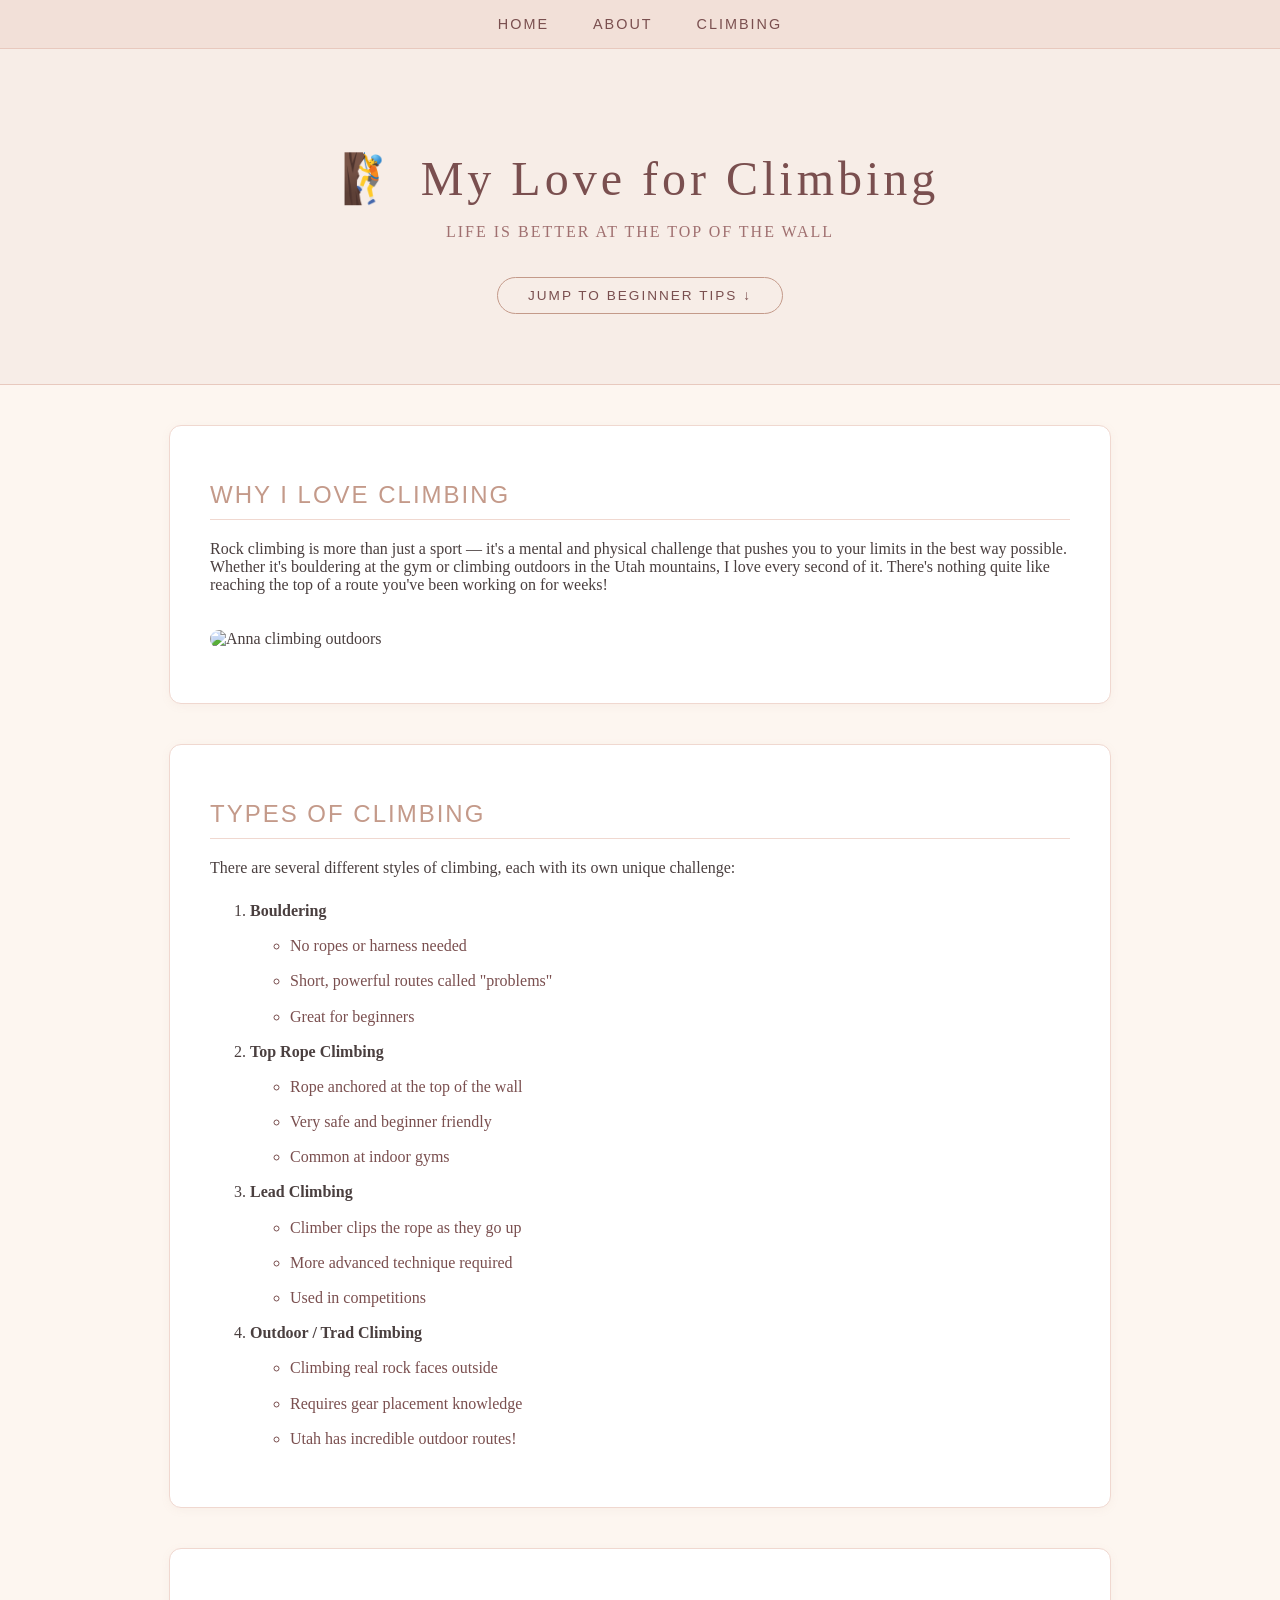
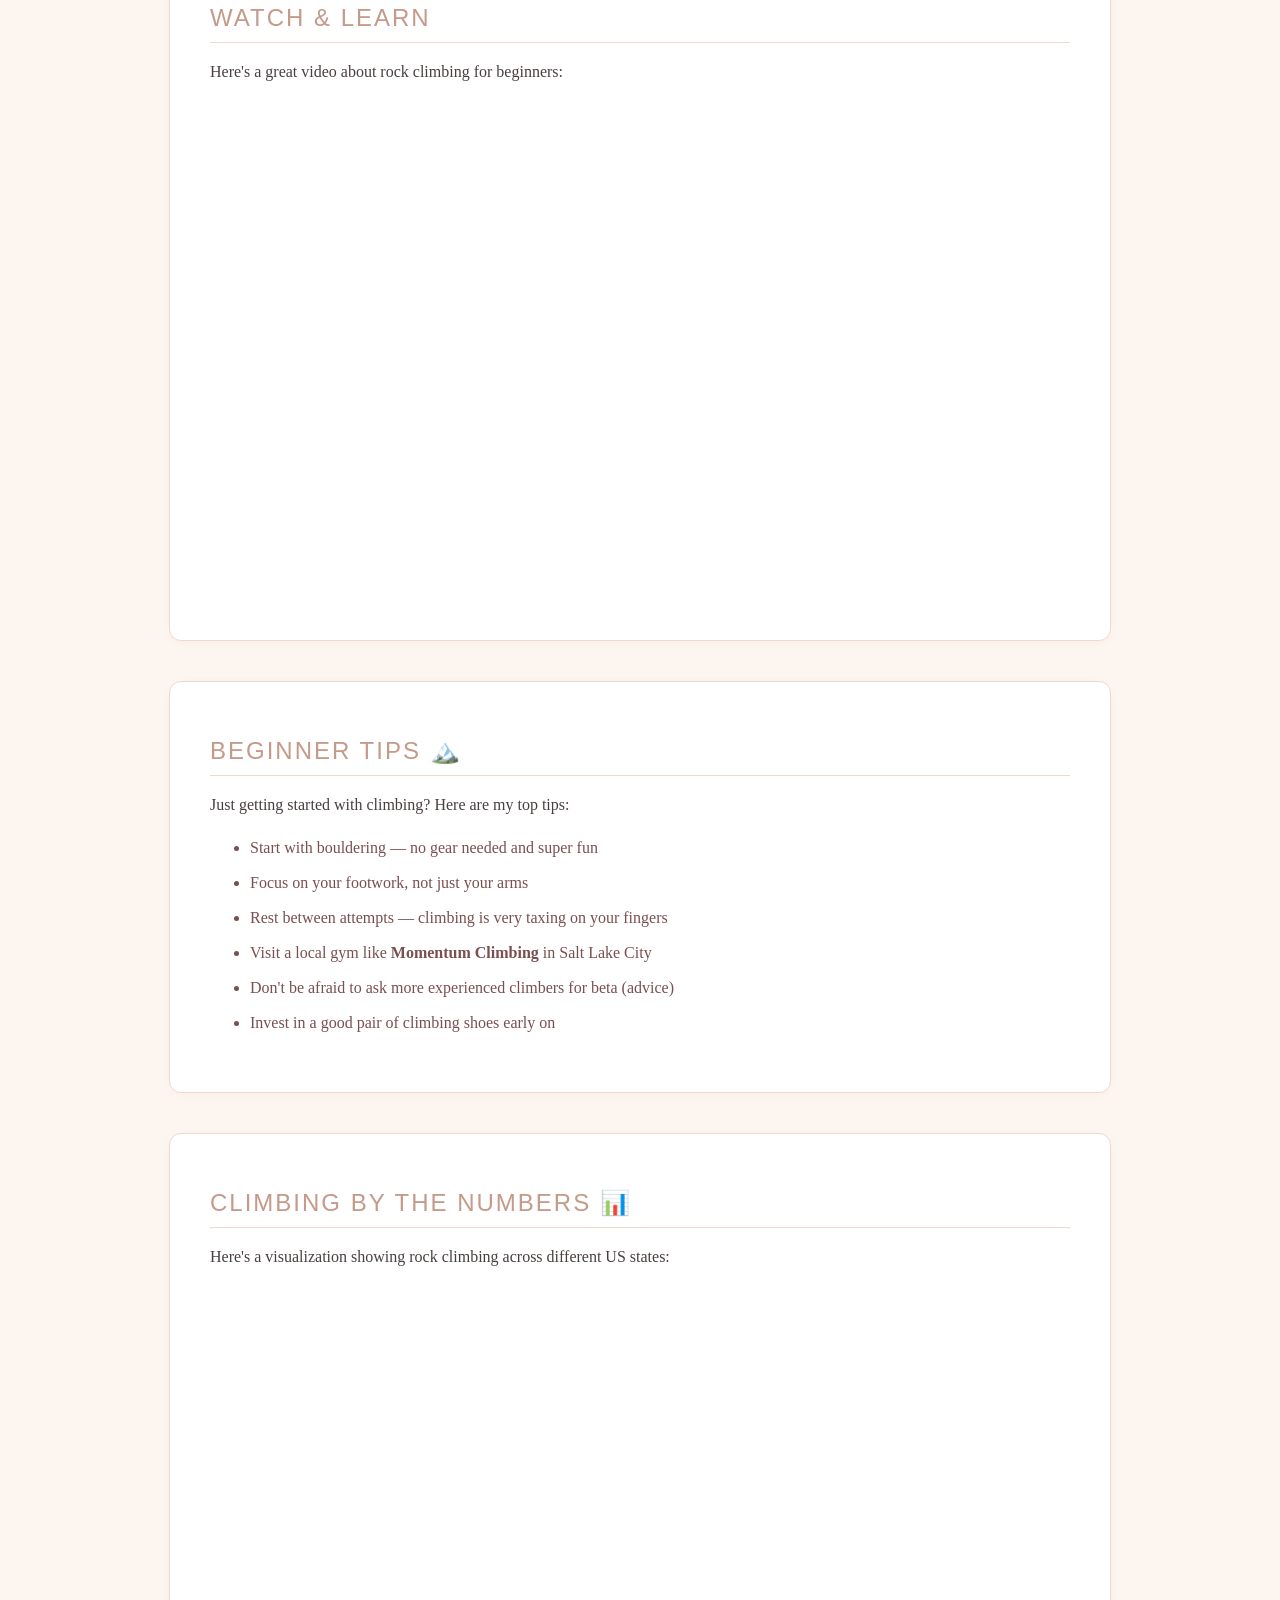
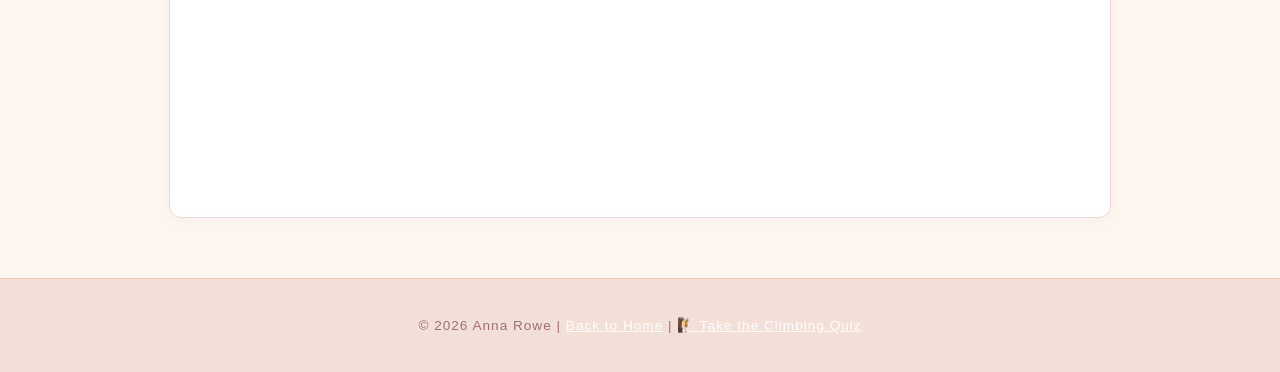
==== climbing.html @ c72e9725 "Add files via upload" ====
<!DOCTYPE html>
<html lang="en">
<head>
  <meta charset="UTF-8" />
  <meta name="viewport" content="width=device-width, initial-scale=1.0"/>
  <title>Anna's Climbing Page</title>
  <link rel="stylesheet" href="climbing-style.css"/>
</head>
<body>

  <!-- NAVIGATION -->
  <div class="navbar">
    <a href="index.html">Home</a>
    <a href="about.html">About</a>
    <a href="climbing.html">Climbing</a>
  </div>

  <!-- HEADER -->
  <div class="header">
    <h1>🧗 My Love for Climbing</h1>
    <p>Life is better at the top of the wall</p>
    <a href="#tips" class="anchor-btn">Jump to Beginner Tips ↓</a>
  </div>

  <!-- SECTION 1: ABOUT CLIMBING -->
  <div class="section">
    <h2>Why I Love Climbing</h2>
    <p>
      Rock climbing is more than just a sport — it's a mental and physical challenge that pushes
      you to your limits in the best way possible. Whether it's bouldering at the gym or climbing
      outdoors in the Utah mountains, I love every second of it. There's nothing quite like
      reaching the top of a route you've been working on for weeks!
    </p>
    <img
      src="climbing.jpg"
      alt="Anna climbing outdoors"
      class="climbing-img"
    />
  </div>

  <!-- SECTION 2: TYPES OF CLIMBING -->
  <div class="section">
    <h2>Types of Climbing</h2>
    <p>There are several different styles of climbing, each with its own unique challenge:</p>

    <ol>
      <li><strong>Bouldering</strong>
        <ul>
          <li>No ropes or harness needed</li>
          <li>Short, powerful routes called "problems"</li>
          <li>Great for beginners</li>
        </ul>
      </li>
      <li><strong>Top Rope Climbing</strong>
        <ul>
          <li>Rope anchored at the top of the wall</li>
          <li>Very safe and beginner friendly</li>
          <li>Common at indoor gyms</li>
        </ul>
      </li>
      <li><strong>Lead Climbing</strong>
        <ul>
          <li>Climber clips the rope as they go up</li>
          <li>More advanced technique required</li>
          <li>Used in competitions</li>
        </ul>
      </li>
      <li><strong>Outdoor / Trad Climbing</strong>
        <ul>
          <li>Climbing real rock faces outside</li>
          <li>Requires gear placement knowledge</li>
          <li>Utah has incredible outdoor routes!</li>
        </ul>
      </li>
    </ol>
  </div>

  <!-- SECTION 3: WATCH & LEARN -->
  <div class="section">
    <h2>Watch & Learn</h2>
    <p>Here's a great video about rock climbing for beginners:</p>
    <div class="video-container">
      <iframe
        src="https://www.youtube.com/embed/HmFNSFtMQpY"
        title="Beginner Rock Climbing Tips"
        allowfullscreen>
      </iframe>
    </div>
  </div>

  <!-- SECTION 4: BEGINNER TIPS (anchor target) -->
  <div class="section" id="tips">
    <h2>Beginner Tips 🏔️</h2>
    <p>Just getting started with climbing? Here are my top tips:</p>
    <ul>
      <li>Start with bouldering — no gear needed and super fun</li>
      <li>Focus on your footwork, not just your arms</li>
      <li>Rest between attempts — climbing is very taxing on your fingers</li>
      <li>Visit a local gym like <strong>Momentum Climbing</strong> in Salt Lake City</li>
      <li>Don't be afraid to ask more experienced climbers for beta (advice)</li>
      <li>Invest in a good pair of climbing shoes early on</li>
    </ul>
  </div>

  <!-- SECTION 5: TABLEAU -->
  <div class="section">
    <h2>Climbing by the Numbers 📊</h2>
    <p>Here's a visualization showing rock climbing across different US states:</p>
    <div class='tableauPlaceholder' id='viz1' style='position: relative; width: 100%; height: 500px;'>
      <noscript>
        <a href='#'>
          <img alt='Rock Climbing by State' src='https://public.tableau.com/static/images/dashboard.png' style='border: none' />
        </a>
      </noscript>
      <object class='tableauViz' style='display:none;'>
        <param name='host_url' value='https%3A%2F%2Fpublic.tableau.com%2F' />
        <param name='embed_code_version' value='3' />
        <param name='site_root' value='' />
        <param name='name' value='RockClimbingState/Sheet1' />
        <param name='tabs' value='no' />
        <param name='toolbar' value='yes' />
        <param name='animate_transition' value='yes' />
        <param name='display_static_image' value='yes' />
        <param name='display_spinner' value='yes' />
        <param name='display_overlay' value='yes' />
        <param name='display_count' value='yes' />
      </object>
    </div>
    <script type='text/javascript'>
      var divElement = document.getElementById('viz1');
      var vizElement = divElement.getElementsByTagName('object')[0];
      vizElement.style.width = '100%';
      vizElement.style.height = '500px';
      var scriptElement = document.createElement('script');
      scriptElement.src = 'https://public.tableau.com/javascripts/api/viz_v1.js';
      vizElement.parentNode.insertBefore(scriptElement, vizElement);
    </script>
  </div>

  <!-- FOOTER -->
  <div class="footer">
    <p>© 2026 Anna Rowe | <a href="index.html" style="color: white;">Back to Home</a> | <a href="quiz.html" style="color: white;">🧗 Take the Climbing Quiz</a></p>
  </div>
---- climbing-style.css ----
/* General Body */
body {
  font-family: 'Georgia', serif;
  background-color: #fdf6f0;
  color: #4a3f3f;
  margin: 0;
  padding: 0;
}

/* Navigation */
.navbar {
  background-color: #f2e0d8;
  padding: 15px 30px;
  text-align: center;
  border-bottom: 1px solid #e8c9be;
}

.navbar a {
  color: #7a4f4f;
  text-decoration: none;
  margin: 0 20px;
  font-size: 0.9em;
  font-family: 'Arial', sans-serif;
  letter-spacing: 2px;
  text-transform: uppercase;
}

.navbar a:hover { color: #c49a8a; }

/* Header */
.header {
  background-color: #f7ede7;
  color: #7a4f4f;
  text-align: center;
  padding: 70px 20px;
  border-bottom: 1px solid #e8c9be;
}

.header h1 {
  font-size: 3em;
  font-weight: 300;
  letter-spacing: 4px;
  margin-bottom: 10px;
}

.header p {
  font-size: 1em;
  color: #a07070;
  letter-spacing: 2px;
  text-transform: uppercase;
}

/* Sections */
.section {
  max-width: 860px;
  margin: 40px auto;
  padding: 35px 40px;
  background-color: #ffffff;
  border-radius: 12px;
  border: 1px solid #f0d8d0;
  box-shadow: 0 2px 10px rgba(180,140,130,0.07);
}

.section h2 {
  font-size: 1.5em;
  color: #c49a8a;
  letter-spacing: 2px;
  text-transform: uppercase;
  border-bottom: 1px solid #f0d8d0;
  padding-bottom: 10px;
  margin-bottom: 20px;
  font-family: 'Arial', sans-serif;
  font-weight: 400;
}

/* Image */
.climbing-img {
  width: 100%;
  border-radius: 10px;
  margin: 20px 0;
}

/* Video */
.video-container {
  position: relative;
  padding-bottom: 56.25%;
  height: 0;
  overflow: hidden;
  border-radius: 10px;
  margin: 20px 0;
}

.video-container iframe {
  position: absolute;
  top: 0; left: 0;
  width: 100%; height: 100%;
  border: none;
}

/* Lists */
ol { line-height: 2.2em; color: #4a3f3f; }
ul { line-height: 2.2em; color: #7a4f4f; }

/* Anchor button */
.anchor-btn {
  display: inline-block;
  margin-top: 20px;
  padding: 10px 30px;
  border: 1px solid #c49a8a;
  color: #7a4f4f;
  border-radius: 30px;
  text-decoration: none;
  font-family: 'Arial', sans-serif;
  font-size: 0.85em;
  letter-spacing: 2px;
  text-transform: uppercase;
  transition: all 0.3s;
}

.anchor-btn:hover {
  background-color: #c49a8a;
  color: white;
}

/* Footer */
.footer {
  background-color: #f2e0d8;
  color: #a07070;
  text-align: center;
  padding: 25px;
  font-family: 'Arial', sans-serif;
  font-size: 0.85em;
  letter-spacing: 1px;
  border-top: 1px solid #e8c9be;
  margin-top: 60px;
}

.footer a { color: #7a4f4f; }
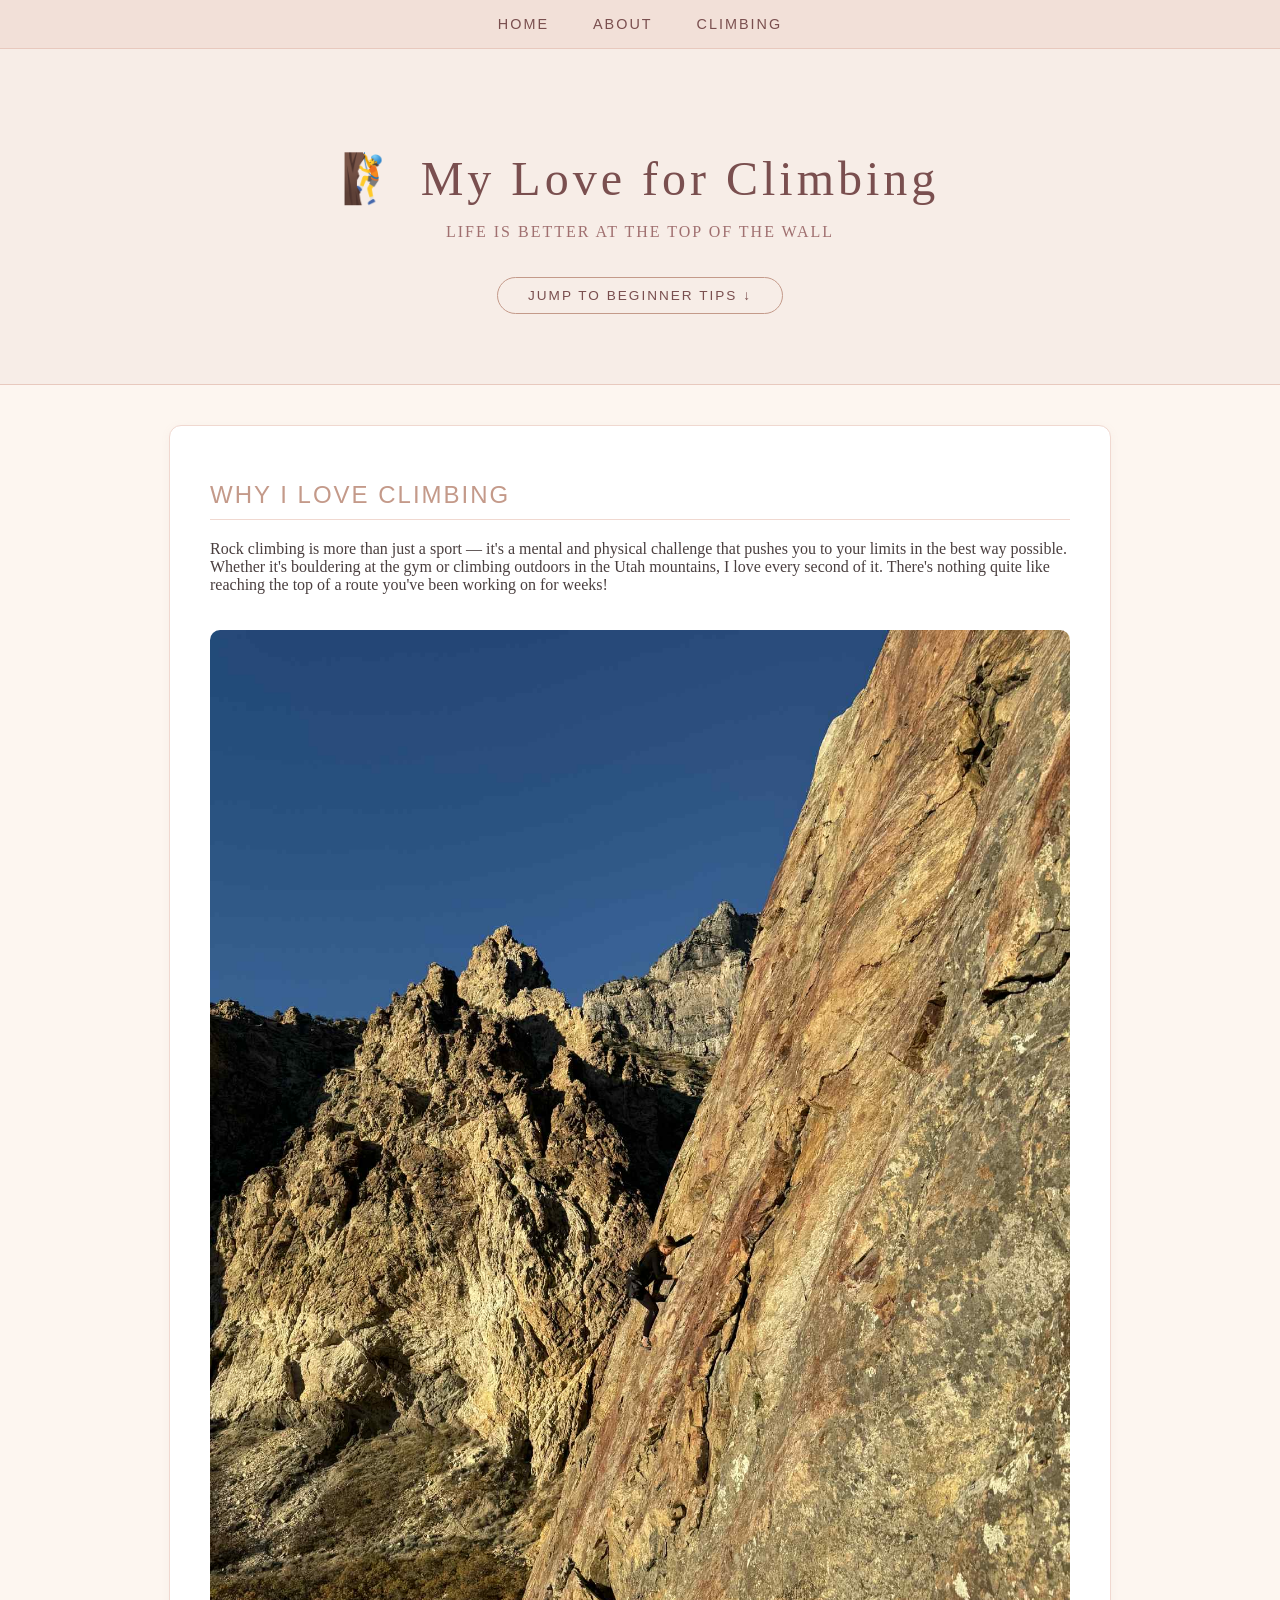
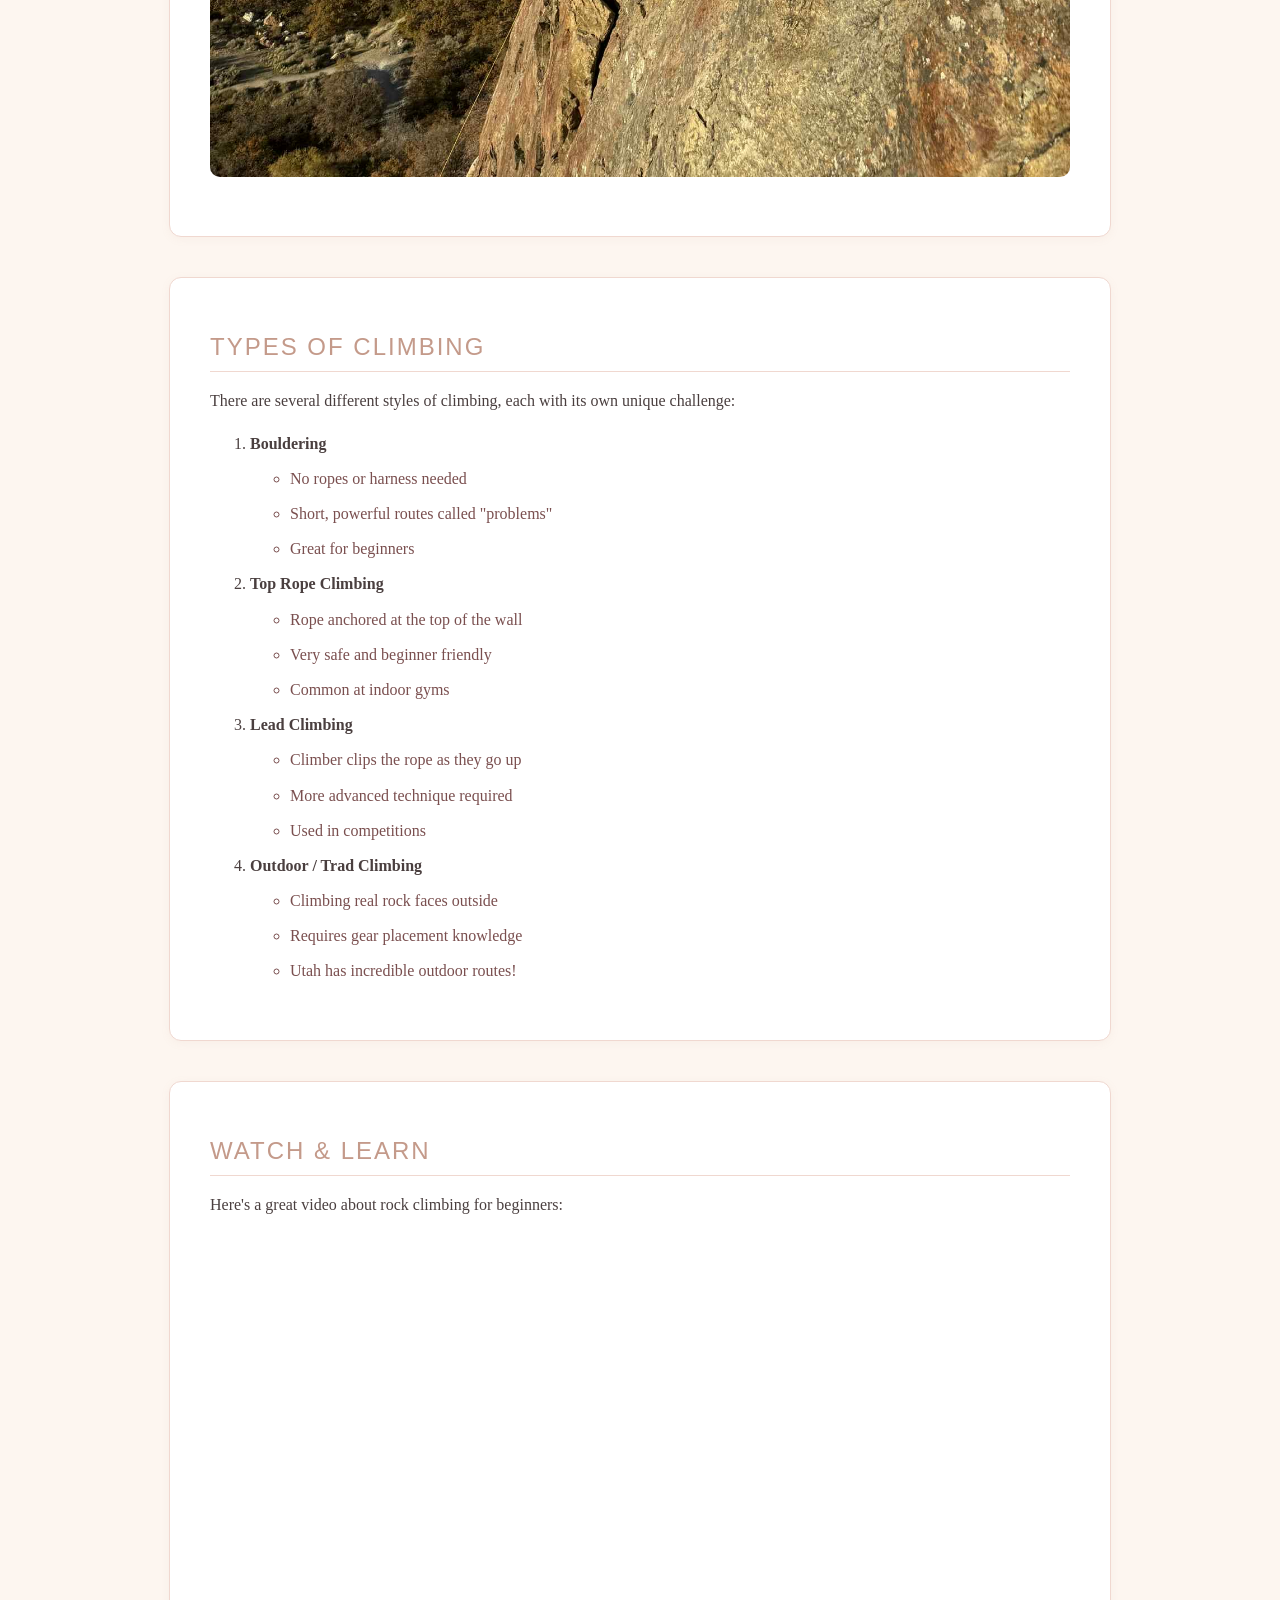
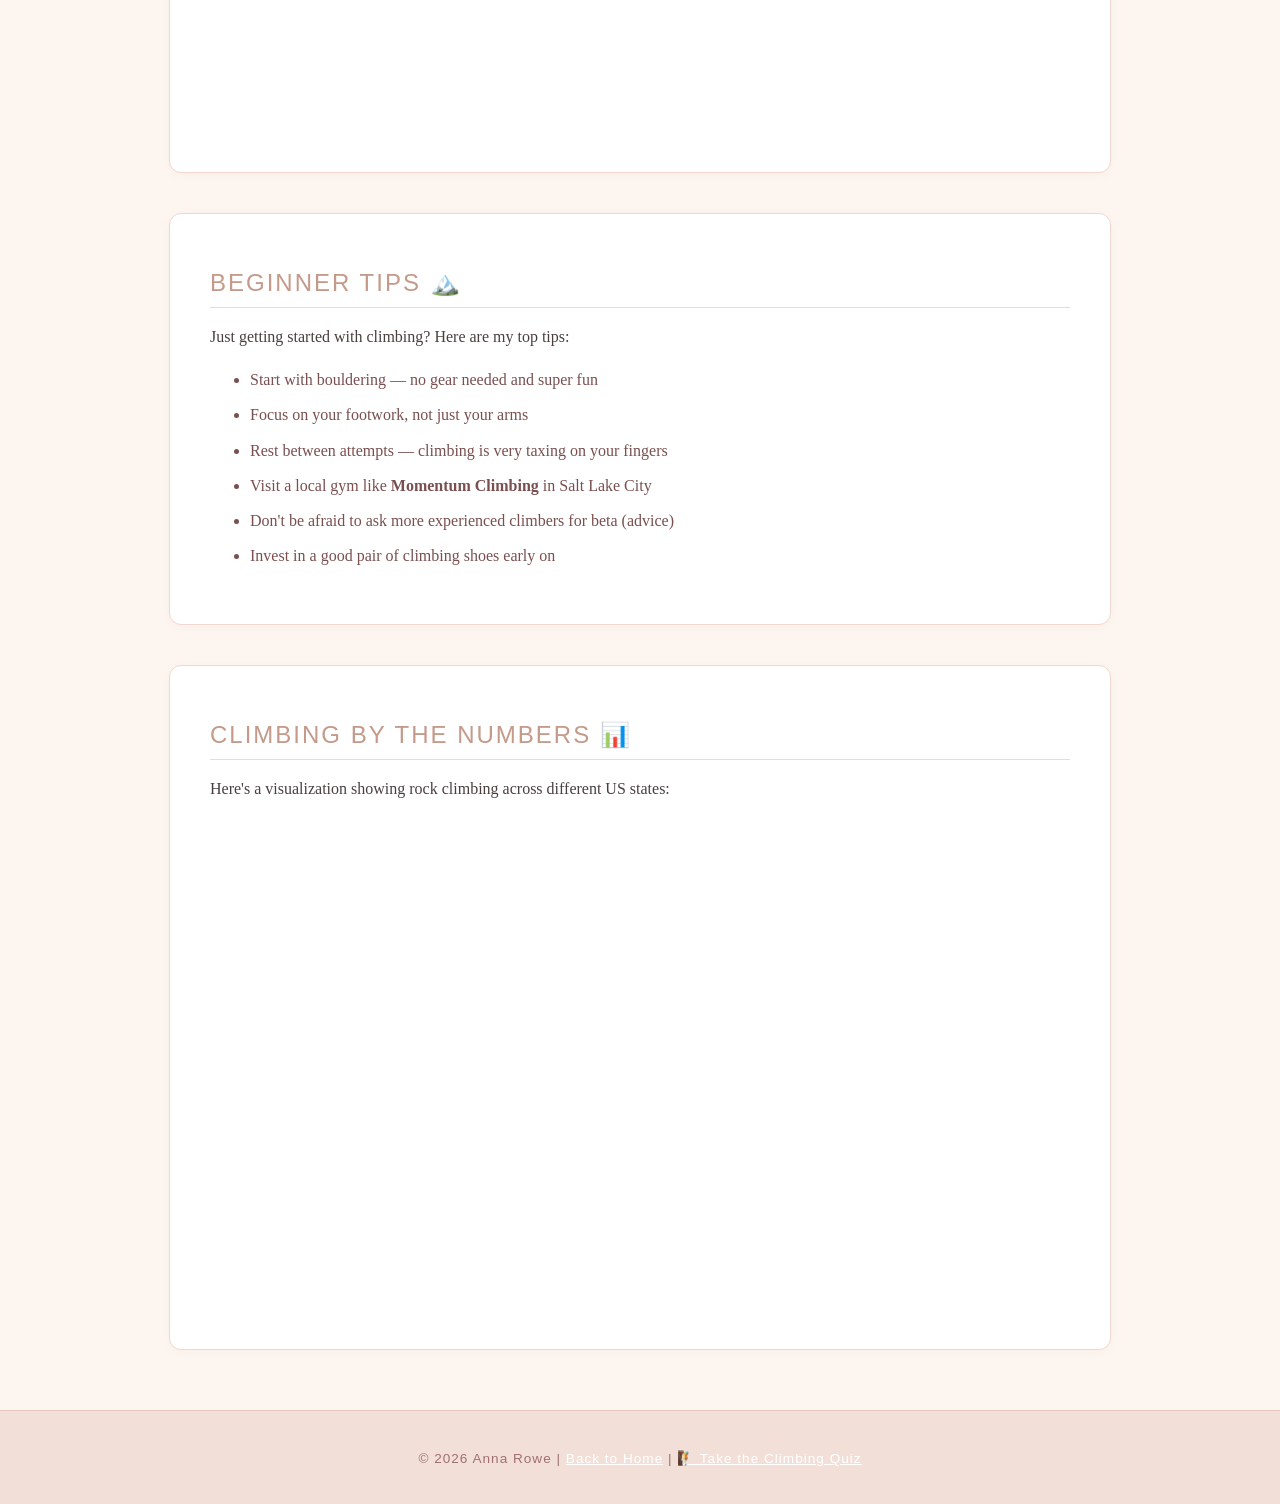
==== commit baa27056: "Update climbing.html" ====
--- a/climbing.html
+++ b/climbing.html
@@ -81,7 +81,7 @@
     <p>Here's a great video about rock climbing for beginners:</p>
     <div class="video-container">
       <iframe
-        src="https://www.youtube.com/embed/HmFNSFtMQpY"
+        src="https://www.youtube.com/embed/b2v4brHpdxY"
         title="Beginner Rock Climbing Tips"
         allowfullscreen>
       </iframe>
@@ -140,4 +140,4 @@
   <!-- FOOTER -->
   <div class="footer">
     <p>© 2026 Anna Rowe | <a href="index.html" style="color: white;">Back to Home</a> | <a href="quiz.html" style="color: white;">🧗 Take the Climbing Quiz</a></p>
-  </div>+  </div>
